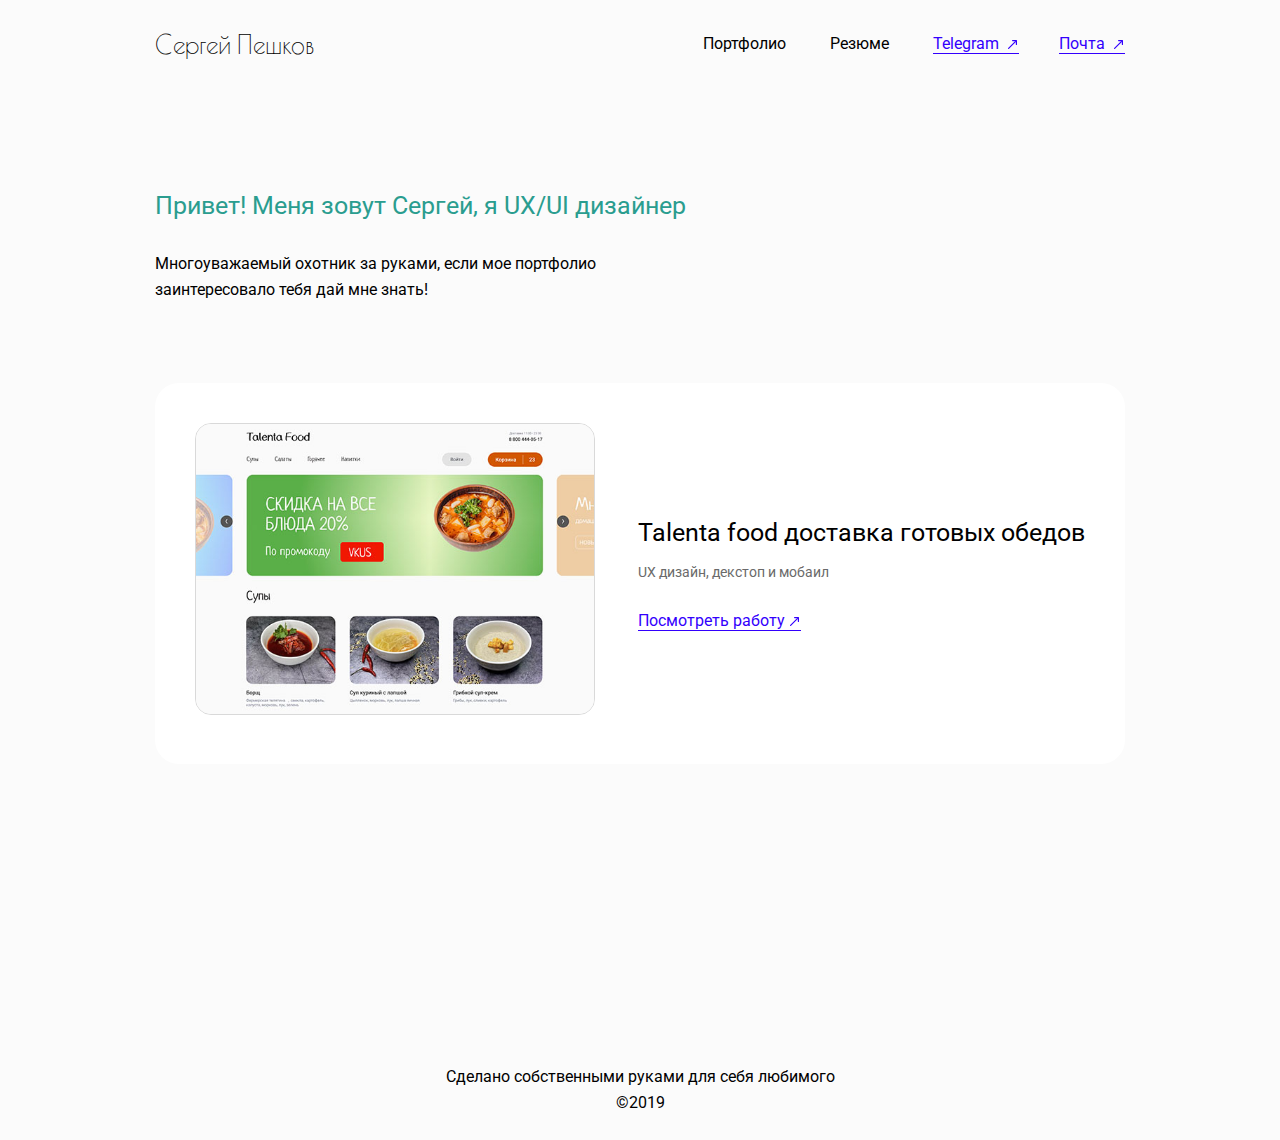
==== index.html @ 2dee52fd "version 1.0.2" ====
<!DOCTYPE html>
<html lang="en">
<head>
	<meta charset="UTF-8">
	<meta name="viewport" content="width=device-width, initial-scale=1.0">
	<title>Портфолио</title>
	


	<link rel="stylesheet" href="style.css">
	<link rel="preconnect" href="https://fonts.googleapis.com">
	<link rel="preconnect" href="https://fonts.gstatic.com" crossorigin>
	<link href="https://fonts.googleapis.com/css2?family=Poiret+One&family=Roboto:ital,wght@0,100;0,300;0,400;0,500;0,700;0,900;1,100;1,300;1,400;1,500;1,700;1,900&display=swap" rel="stylesheet">
</head>
<body>
	<header>
		<div class="container">
			<div class="row align-items-center justify-content-between">
				<div class="col">
					<a href="index.html" class="logo">Сергей Пешков</a>
				</div>
				<div class="col">
					<nav>
						<ul>
							<li><a href="index.html">Портфолио</a></li>
							<li><a href="https://hh.ru/resume/3b5835d1ff089001910039ed1f54515144505a">Резюме</a></li>
							<li><a href="https://t.me/xolvlox" class="out-link"><span>Telegram</span> <img src="img/arrow.svg" alt="arrow"></a></li><li><a href="mailto:n88dfull@gmail.com" class="out-link"><span>Почта</span> <img src="img/arrow.svg" alt="arrow"></a></li>
						</ul>
					</nav>
				</div>
			</div>
		</div>
	</header>
	<main>
		<div class="container">
			<div class="row">
				<div class="col-530">
					<h1 class="first-page-block__h1">Привет! Меня зовут Сергей, я UX/UI дизайнер</h1>
					<p>Многоуважаемый охотник за руками, если мое портфолио заинтересовало тебя дай мне знать!</p>
				</div>
			</div>
			<div class="first-page-block">
				<div class="row align-items-center justify-content-between">
					<div class="col">
						<a href="talentafood.html">
							<img src="img/talentafood-main.jpg" class="first-page-block__img" alt="talentafood">
						</a>
					</div>
					<div class="col">
						<h3>Talenta food доставка готовых обедов</h3>
						<p class="first-page-block__desc">UX дизайн, декстоп и мобаил</p>
						<!-- <p class="first-page-block__desc-what">UX дизайн, декстоп и мобаил</p> -->
						<a href="talentafood.html"  class="out-link"><span>Посмотреть работу</span><img src="img/arrow.svg" alt="arrow"></a>
					</div>
					
				</div>
			</div>
			
		</div>
	</main>
	<footer>
		<div class="container">
			<p>Сделано собственными руками для себя любимого</p>
			<p>©2019</p>
		</div>
	</footer>

	<script>document.write('<script src="http://' + (location.host || 'localhost').split(':')[0] + ':35729/livereload.js?snipver=1"></' + 'script>')</script>
</body>
</html>
---- style.css ----
*{
	margin: 0;
	padding: 0;
}

*, ::after, ::before {
    box-sizing: border-box;
}

body{
    position: relative;
	background-color: #FBFBFB;
	font-family: 'Roboto', sans-serif;
	font-size: 16px;
    line-height: 1.65;
}

li{
	list-style-type: none;
}

a{
	text-decoration: none;
	color: #000;
}

img{
	width: 100%;
}

.container{
	width: 100%;
	max-width: 970px;
	margin: auto;
}

.row{
	display: flex;
    flex-wrap: wrap;
}

.align-items-center{
	align-items: center;
}

.justify-content-between{
	justify-content: space-between;
}

.justify-content-center{
	justify-content: center;
}

.align-self-end{
	align-self: flex-end;
}

.col {
    width: auto;
}

header{
	margin-top: 24px;
}

.logo{
	font-family: 'Poiret One', cursive;
	font-size: 25px;
}

nav ul li{
	margin-right: 40px;
	display: inline-block;
}

nav ul li:nth-last-of-type(1){
	margin-right: 0;
}

.out-link{
	color: #3300FD;
	border-bottom: 1px solid #3300FD;
}

.out-link img{
	margin-left: 5px;
	max-width: 11px;
	transition: 0.3s;
}

.out-link:hover img{
	transform: rotate(45deg);
	transition: 0.3s;
}

main{
	margin-top: 120px;
	position: relative;
}

.col-530{
	max-width: 550px;
}

.first-page-block__h1{
	margin-bottom: 24px;
	font-size: 25px;
	font-weight: 400;
	color: #2A9D8F
}

.first-page-block{
	margin-top: 80px;
	padding: 40px;
	max-width: 970px;
	background-color: #fff;
	border-radius: 24px;
}

.first-page-block__img{
	max-width: 400px;
	border-radius: 16px;
	border: 1px solid #D9D9D9;
}

h3{
	margin-bottom: 8px;
	font-size: 25px;
	font-weight: 400;
}

.first-page-block__desc{
	margin-bottom: 24px;
	color: #6A6A6A;
	font-size: 14px;
}

.first-page-block__desc-what{
	margin-bottom: 40px;
}

footer{
	margin-top: 300px;
	margin-bottom: 24px;
	text-align: center;
}

.second-page{
	margin: auto;
	margin-top: 40px;
	max-width: 1920px;
}

.sec-page-block{
	padding: 40px 0;
	background-color: #FBF0E8;
}

.sec-page-block__h1{
	margin-bottom: 24px;
	font-size: 40px;
	font-weight: 400;
}

.sec-page-block__main-desc{
	margin-bottom: 24px;
	font-weight: 300;
}

.sec-page-block__main-desc span{
	margin-right: 10px;
	font-weight: 400;
}

.sec-page-block__main-img{
	margin-right: 10px;
	max-width: 420px;
	border-radius: 16px;
	border: 1px solid #D9D9D9;
}

.menu{
	position: fixed;
	right: 5%;
	top: 30%;
	z-index: 2;
	text-align: right;
}

.menu li a{
	margin-bottom: 10px;
	font-weight: 300;
}

.round-point{
	margin-right: 5px;
	width: 10px;
	height: 10px;
	border: 2px solid #000;
	border-radius: 10px;
	transition: 0.3s;
}

.menu li a:hover .round-point{
	background: #000;
	transition: 0.3s;
}

.sec-page-block__item{
	margin-top: 32px;
	padding: 32px;
	background-color: #fff;
	border-radius: 24px;
}

.sec-page-block__item p{
	margin-bottom: 16px;
}

.sec-page-block__h2{
	margin-top: 56px;
	font-size: 32px;
	font-weight: 400;
}

.sec-page-block__h3{
	font-size: 24px;
	font-weight: 400;
	color: #2A9D8F;
}


.sec-page-block__item-img {
	margin-top: 32px;
    color: #6A6A6A;
    font-size: 14px;
    line-height: 1.2
}

.col-450{
	max-width: 450px;
	text-align: center;
}

.col-191{
	margin-left: 50px;
	max-width: 191px;
	text-align: center;
}

.line-talenta{
	margin-top: 56px;
	height: 8px;
	width: 100%;
	background-color: #FBF0E8;
}

.sec-page-block__item-50{
	margin-top: 32px;
	padding: 32px;
	width: 41%;
	background-color: #fff;
	border-radius: 24px;
}

.sec-page-block__item-50 p{
	margin-bottom: 16px;
}

.sec-page-block__item-50 span{
	color: #6A6A6A;
}

.col-451{
	margin-top: 30px;
    color: #6A6A6A;
    font-size: 14px;
    line-height: 1.2;
	max-width: 420px;
	text-align: center;
	border-radius: 16px;
}

.col-291{
    color: #6A6A6A;
    font-size: 14px;
    line-height: 1.2;
	max-width: 291px;
	text-align: center;
}

.left-margin50{
	margin-left: 30px;
}

.col-291 img, .col-451 img{
	border-radius: 16px;
	border: 1px solid #D9D9D9;
}

.wrapper{
	position: relative;
	width: 100%;
	max-width: 1920px
}

.top136{
	margin-top: 136px;
}

.another-job{
	margin-top: 48px;
	text-align: center;
	font-size: 14px;
	color: #6A6A6A;
}

.another-job__img{
	max-width: 300px;
    border-radius: 16px;
    border: 1px solid #D9D9D9;
}

@media only screen and (max-width: 1055px) {
.container{
	padding: 0 15px;
	max-width: 770px;
}

.first-page-block{
	margin-top: 60px;
	padding: 20px;
}

main{
	margin-top: 60px;
}

h3 {
    font-size: 22px;
    line-height: 1.2;
}

nav ul li{
	margin-right: 20px;
}

.menu{
	display: none;
}

.sec-page-block{
	padding: 20px 0;
}

.sec-page-block__h1{
	margin-bottom: 14px;
	font-size: 32px;
}

.sec-page-block__main-desc{
	margin-bottom: 14px;
}

.sec-page-block__main-img{
	margin-top: 20px;
	margin-right: 0;
}

.sec-page-block__item{
	margin-top: 10px;
	padding: 10px;
	border-radius: 16px;
}

.col-191{
	margin-top: 30px;
	margin-left: 0;
}

.sec-page-block__item-50{
	margin-top: 16px;
	padding: 16px;
	width: 100%;
	border-radius: 16px;
}

.left-margin50 {
    margin-left: 0;
}

.bottom30{
	margin-bottom: 30px;
}
}
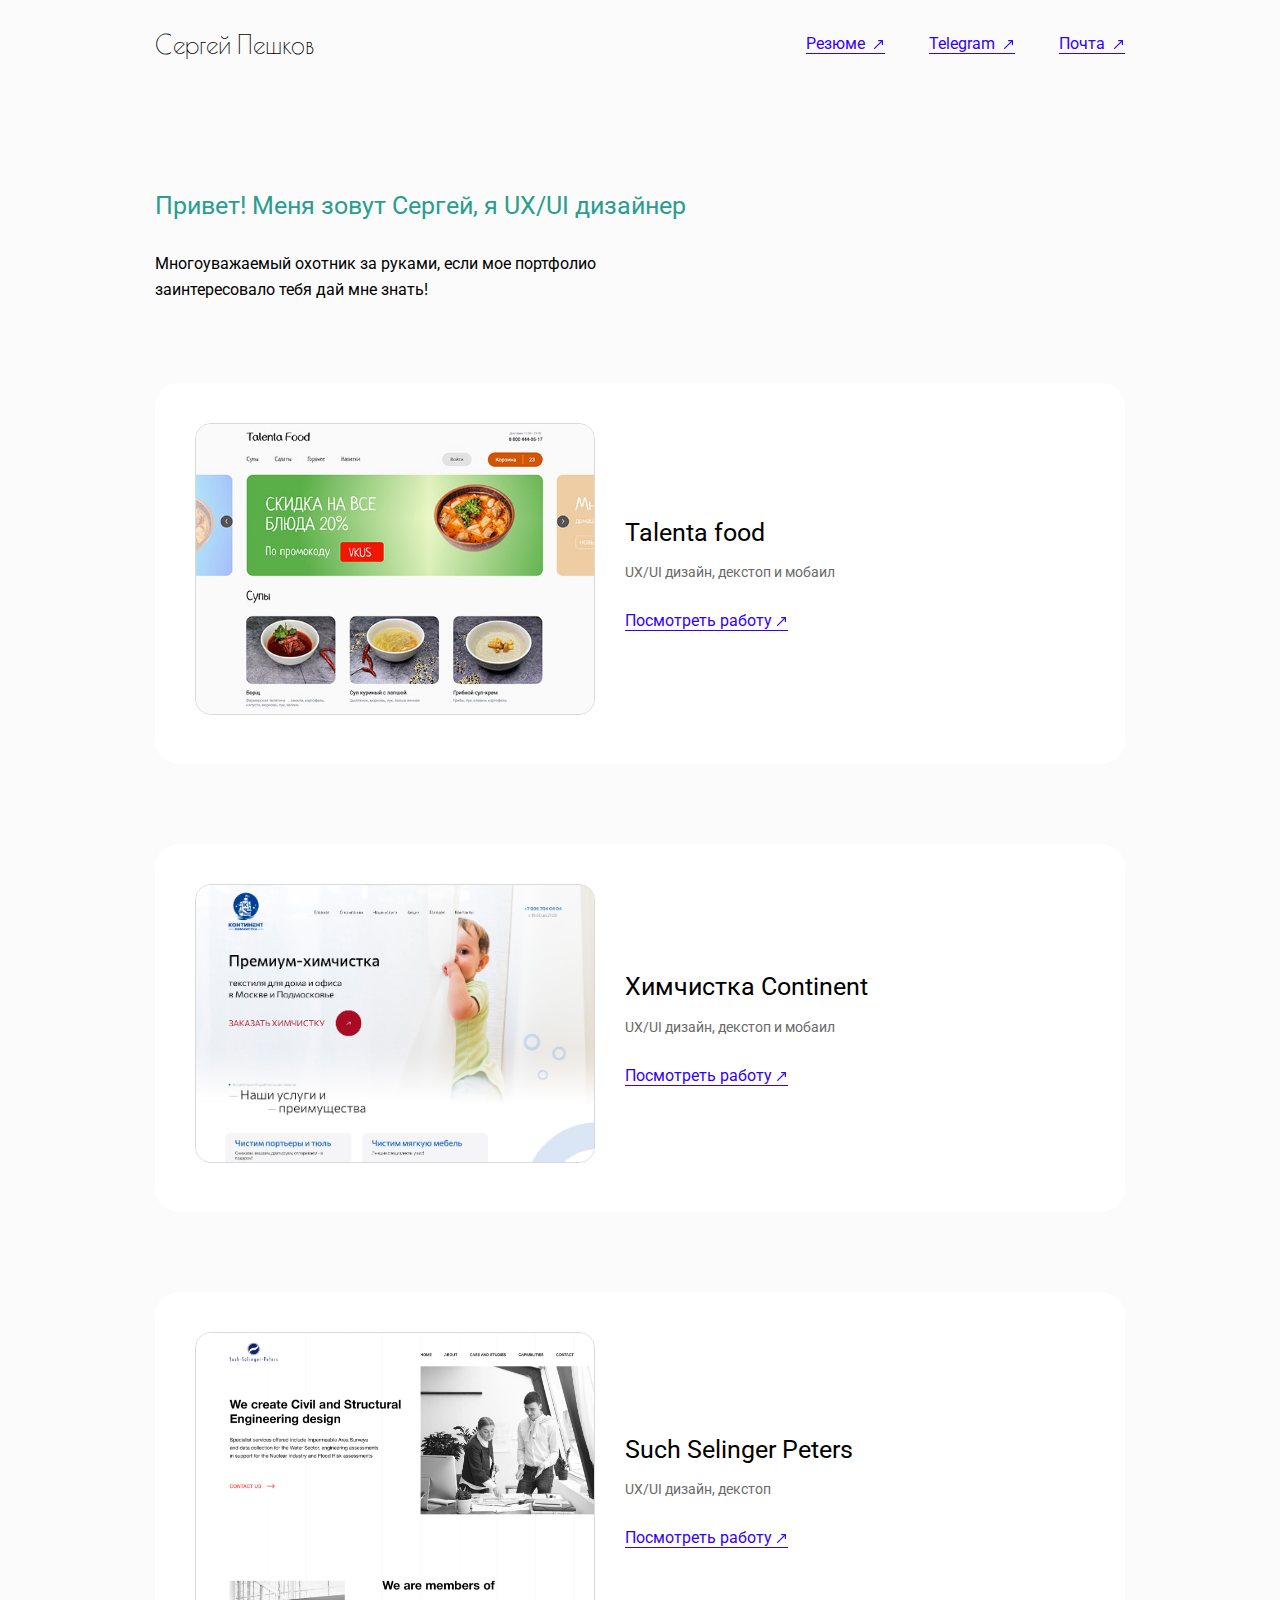
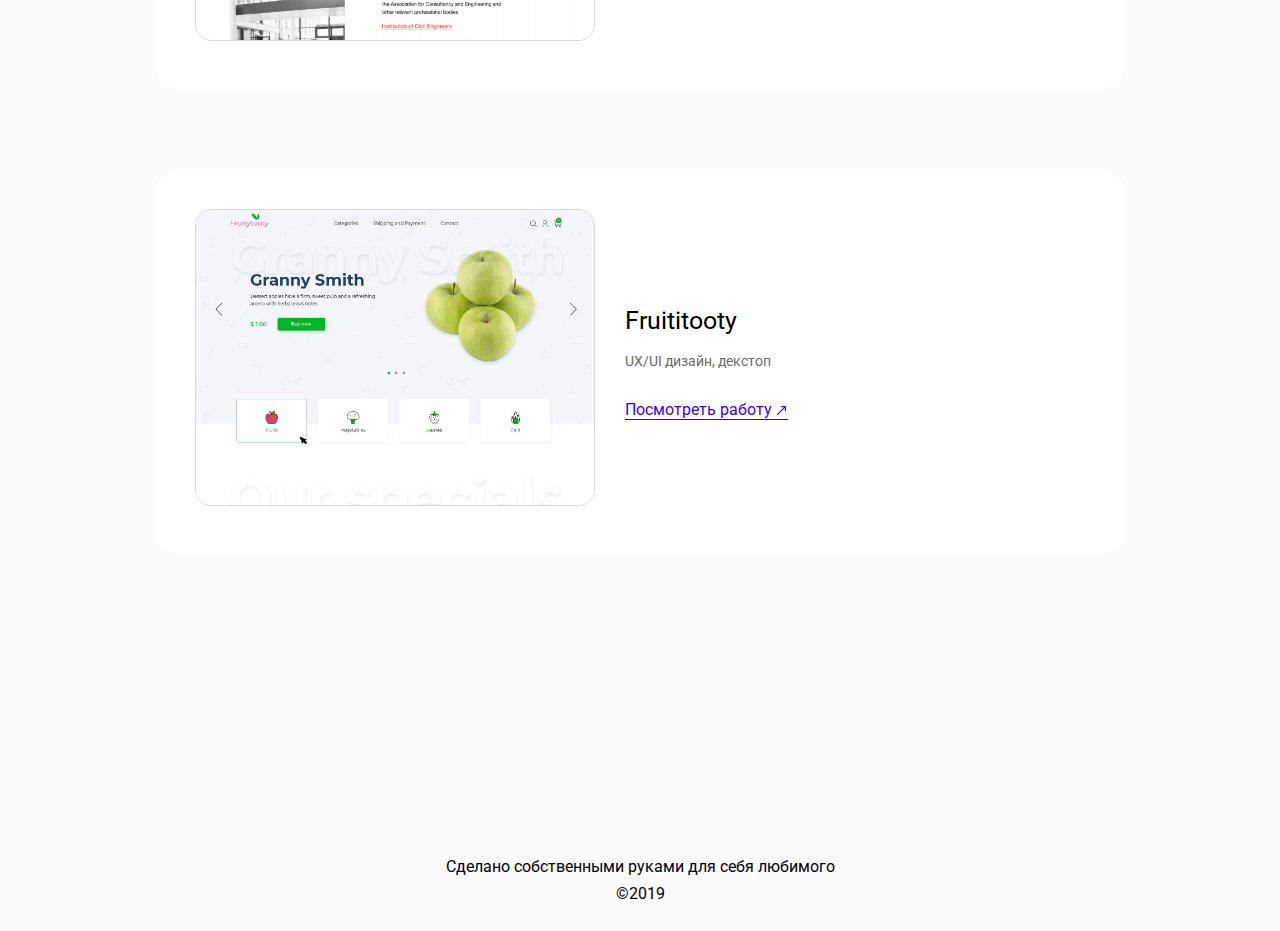
==== commit 3d242d01: "version 1.0.3" ====
--- a/index.html
+++ b/index.html
@@ -4,13 +4,12 @@
 	<meta charset="UTF-8">
 	<meta name="viewport" content="width=device-width, initial-scale=1.0">
 	<title>Портфолио</title>
-	
-
-
 	<link rel="stylesheet" href="style.css">
 	<link rel="preconnect" href="https://fonts.googleapis.com">
 	<link rel="preconnect" href="https://fonts.gstatic.com" crossorigin>
 	<link href="https://fonts.googleapis.com/css2?family=Poiret+One&family=Roboto:ital,wght@0,100;0,300;0,400;0,500;0,700;0,900;1,100;1,300;1,400;1,500;1,700;1,900&display=swap" rel="stylesheet">
+	<link type="image/x-icon" href="favicon.ico" rel="shortcut icon">
+	<link type="Image/x-icon" href="favicon.ico" rel="icon">
 </head>
 <body>
 	<header>
@@ -22,9 +21,15 @@
 				<div class="col">
 					<nav>
 						<ul>
-							<li><a href="index.html">Портфолио</a></li>
-							<li><a href="https://hh.ru/resume/3b5835d1ff089001910039ed1f54515144505a">Резюме</a></li>
-							<li><a href="https://t.me/xolvlox" class="out-link"><span>Telegram</span> <img src="img/arrow.svg" alt="arrow"></a></li><li><a href="mailto:n88dfull@gmail.com" class="out-link"><span>Почта</span> <img src="img/arrow.svg" alt="arrow"></a></li>
+							<li>
+								<a href="https://hh.ru/resume/3b5835d1ff089001910039ed1f54515144505a" class="out-link"><span>Резюме</span> <img src="img/arrow.svg" alt="arrow"></a>
+							</li>
+							<li>
+								<a href="https://t.me/xolvlox" class="out-link"><span>Telegram</span> <img src="img/arrow.svg" alt="arrow"></a>
+							</li>
+							<li>
+								<a href="mailto:n88dfull@gmail.com" class="out-link"><span>Почта</span> <img src="img/arrow.svg" alt="arrow"></a>
+							</li>
 						</ul>
 					</nav>
 				</div>
@@ -40,22 +45,69 @@
 				</div>
 			</div>
 			<div class="first-page-block">
-				<div class="row align-items-center justify-content-between">
-					<div class="col">
+				<div class="row align-items-center">
+					<div class="col ">
 						<a href="talentafood.html">
 							<img src="img/talentafood-main.jpg" class="first-page-block__img" alt="talentafood">
 						</a>
 					</div>
-					<div class="col">
-						<h3>Talenta food доставка готовых обедов</h3>
-						<p class="first-page-block__desc">UX дизайн, декстоп и мобаил</p>
+					<div class="col left30">
+						<h3>Talenta food</h3>
+						<p class="first-page-block__desc">UX/UI дизайн, декстоп и мобаил</p>
 						<!-- <p class="first-page-block__desc-what">UX дизайн, декстоп и мобаил</p> -->
 						<a href="talentafood.html"  class="out-link"><span>Посмотреть работу</span><img src="img/arrow.svg" alt="arrow"></a>
 					</div>
 					
 				</div>
 			</div>
-			
+			<div class="first-page-block">
+				<div class="row align-items-center">
+					<div class="col">
+						<a href="drycleaningcontinent.html">
+							<img src="img/drycleaningcontinent/main-img.jpg" class="first-page-block__img" alt="talentafood">
+						</a>
+					</div>
+					<div class="col left30">
+						<h3>Химчистка Continent</h3>
+						<p class="first-page-block__desc">UX/UI дизайн, декстоп и мобаил</p>
+						<!-- <p class="first-page-block__desc-what">UX дизайн, декстоп и мобаил</p> -->
+						<a href="drycleaningcontinent.html"  class="out-link"><span>Посмотреть работу</span><img src="img/arrow.svg" alt="arrow"></a>
+					</div>
+					
+				</div>
+			</div>
+			<div class="first-page-block">
+				<div class="row align-items-center">
+					<div class="col">
+						<a href="drycleaningcontinent.html">
+							<img src="img/suchsalengerpeters/Слой 1.png" class="first-page-block__img" alt="talentafood">
+						</a>
+					</div>
+					<div class="col left30">
+						<h3>Such Selinger Peters</h3>
+						<p class="first-page-block__desc">UX/UI дизайн, декстоп</p>
+						<!-- <p class="first-page-block__desc-what">UX дизайн, декстоп и мобаил</p> -->
+						<a href="drycleaningcontinent.html"  class="out-link"><span>Посмотреть работу</span><img src="img/arrow.svg" alt="arrow"></a>
+					</div>
+					
+				</div>
+			</div>
+			<div class="first-page-block">
+				<div class="row align-items-center">
+					<div class="col">
+						<a href="drycleaningcontinent.html">
+							<img src="img/fruititooty/Слой 11.png" class="first-page-block__img" alt="talentafood">
+						</a>
+					</div>
+					<div class="col left30">
+						<h3>Fruititooty</h3>
+						<p class="first-page-block__desc">UX/UI дизайн, декстоп</p>
+						<!-- <p class="first-page-block__desc-what">UX дизайн, декстоп и мобаил</p> -->
+						<a href="drycleaningcontinent.html"  class="out-link"><span>Посмотреть работу</span><img src="img/arrow.svg" alt="arrow"></a>
+					</div>
+					
+				</div>
+			</div>
 		</div>
 	</main>
 	<footer>
--- a/style.css
+++ b/style.css
@@ -59,6 +59,10 @@
     width: auto;
 }
 
+.left30{
+	margin-left: 30px;
+}
+
 header{
 	margin-top: 24px;
 }
@@ -154,6 +158,11 @@
 .sec-page-block{
 	padding: 40px 0;
 	background-color: #FBF0E8;
+}
+
+.fird-page-block{
+	padding: 40px 0;
+	background-color: #E2F2FE;
 }
 
 .sec-page-block__h1{
@@ -255,6 +264,13 @@
 	background-color: #FBF0E8;
 }
 
+.line-continer{
+	margin-top: 56px;
+	height: 8px;
+	width: 100%;
+	background-color: #E2F2FE;
+}
+
 .sec-page-block__item-50{
 	margin-top: 32px;
 	padding: 32px;
@@ -392,4 +408,12 @@
 .bottom30{
 	margin-bottom: 30px;
 }
+
+.left30{
+	margin-left: 0;
+}
+
+.first-page-block__desc{
+	margin-bottom: 0px;
+}
 }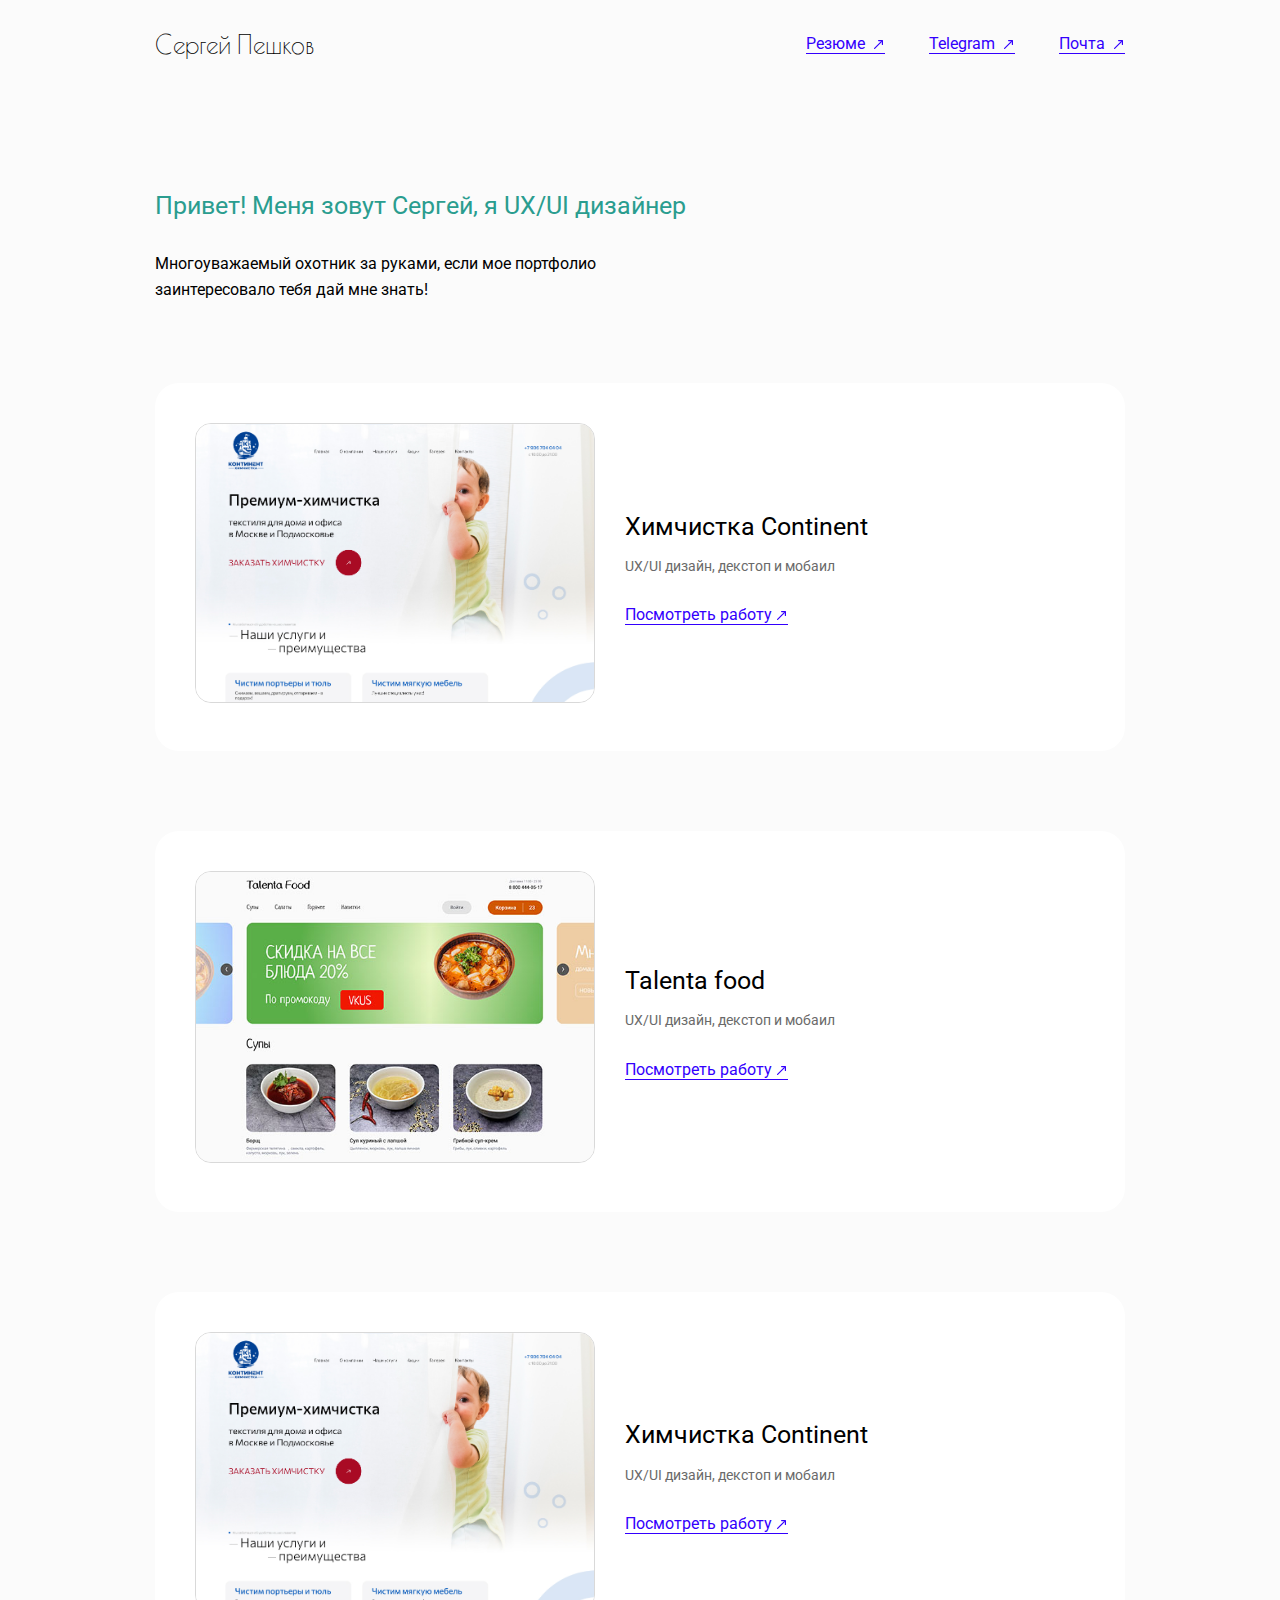
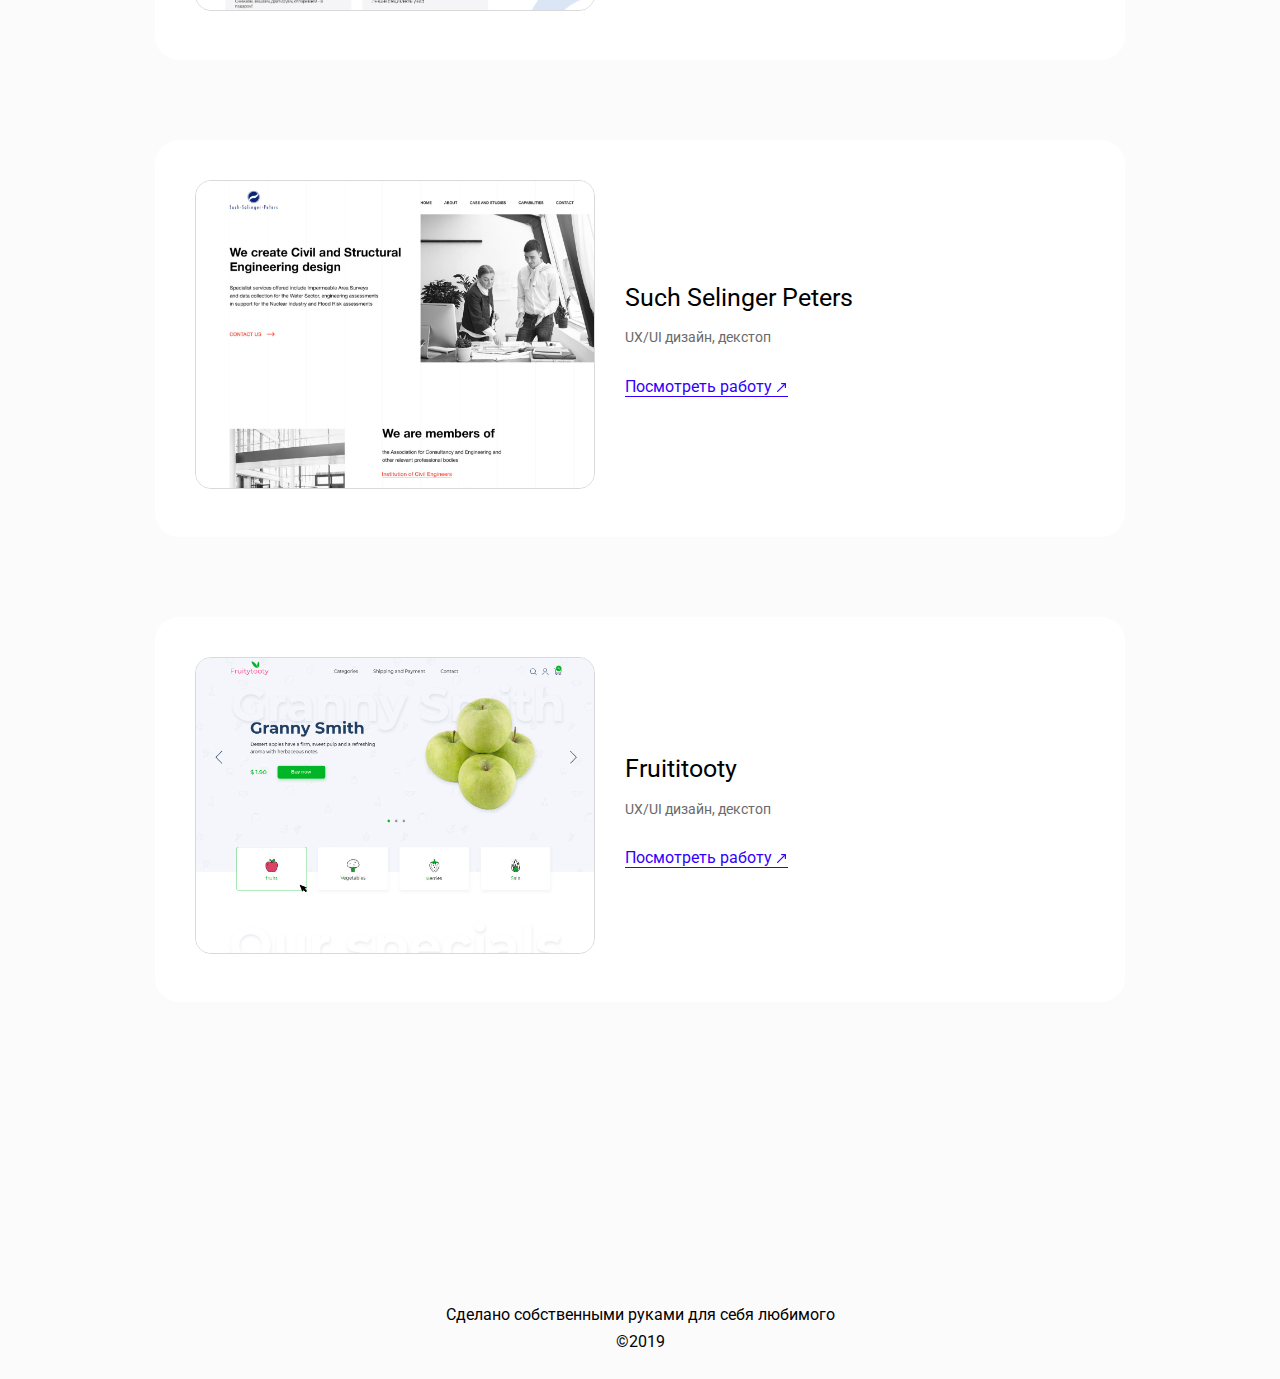
==== commit 39b876a6: "version 1.1.2" ====
--- a/index.html
+++ b/index.html
@@ -46,6 +46,22 @@
 			</div>
 			<div class="first-page-block">
 				<div class="row align-items-center">
+					<div class="col">
+						<a href="drycleaningcontinent.html">
+							<img src="img/drycleaningcontinent/main-img.jpg" class="first-page-block__img" alt="talentafood">
+						</a>
+					</div>
+					<div class="col left30">
+						<h3>Химчистка Continent</h3>
+						<p class="first-page-block__desc">UX/UI дизайн, декстоп и мобаил</p>
+						<!-- <p class="first-page-block__desc-what">UX дизайн, декстоп и мобаил</p> -->
+						<a href="drycleaningcontinent.html"  class="out-link"><span>Посмотреть работу</span><img src="img/arrow.svg" alt="arrow"></a>
+					</div>
+					
+				</div>
+			</div>
+			<div class="first-page-block">
+				<div class="row align-items-center">
 					<div class="col ">
 						<a href="talentafood.html">
 							<img src="img/talentafood-main.jpg" class="first-page-block__img" alt="talentafood">
@@ -79,7 +95,7 @@
 			<div class="first-page-block">
 				<div class="row align-items-center">
 					<div class="col">
-						<a href="drycleaningcontinent.html">
+						<a href="SuchSelingerPeters.html">
 							<img src="img/suchsalengerpeters/Слой 1.png" class="first-page-block__img" alt="talentafood">
 						</a>
 					</div>
@@ -87,7 +103,7 @@
 						<h3>Such Selinger Peters</h3>
 						<p class="first-page-block__desc">UX/UI дизайн, декстоп</p>
 						<!-- <p class="first-page-block__desc-what">UX дизайн, декстоп и мобаил</p> -->
-						<a href="drycleaningcontinent.html"  class="out-link"><span>Посмотреть работу</span><img src="img/arrow.svg" alt="arrow"></a>
+						<a href="SuchSelingerPeters.html"  class="out-link"><span>Посмотреть работу</span><img src="img/arrow.svg" alt="arrow"></a>
 					</div>
 					
 				</div>
@@ -95,7 +111,7 @@
 			<div class="first-page-block">
 				<div class="row align-items-center">
 					<div class="col">
-						<a href="drycleaningcontinent.html">
+						<a href="friutytooty.html">
 							<img src="img/fruititooty/Слой 11.png" class="first-page-block__img" alt="talentafood">
 						</a>
 					</div>
@@ -103,7 +119,7 @@
 						<h3>Fruititooty</h3>
 						<p class="first-page-block__desc">UX/UI дизайн, декстоп</p>
 						<!-- <p class="first-page-block__desc-what">UX дизайн, декстоп и мобаил</p> -->
-						<a href="drycleaningcontinent.html"  class="out-link"><span>Посмотреть работу</span><img src="img/arrow.svg" alt="arrow"></a>
+						<a href="friutytooty.html"  class="out-link"><span>Посмотреть работу</span><img src="img/arrow.svg" alt="arrow"></a>
 					</div>
 					
 				</div>
--- a/style.css
+++ b/style.css
@@ -166,7 +166,6 @@
 }
 
 .sec-page-block__h1{
-	margin-bottom: 24px;
 	font-size: 40px;
 	font-weight: 400;
 }
@@ -274,7 +273,7 @@
 .sec-page-block__item-50{
 	margin-top: 32px;
 	padding: 32px;
-	width: 41%;
+	width: 48%;
 	background-color: #fff;
 	border-radius: 24px;
 }
@@ -337,6 +336,30 @@
     border: 1px solid #D9D9D9;
 }
 
+.fird-page-fruititooty{
+	padding: 40px 0;
+	background-color: #d0ffdf;
+}
+
+.fird-page-selinger{
+	padding: 40px 0;
+	background-color: #fff;
+}
+
+.line-continer2{
+	margin-top: 56px;
+	height: 8px;
+	width: 100%;
+	background-color: #fff;
+}
+
+.line-continer3{
+	margin-top: 56px;
+	height: 8px;
+	width: 100%;
+	background-color: #d0ffdf;
+}
+
 @media only screen and (max-width: 1055px) {
 .container{
 	padding: 0 15px;
@@ -365,7 +388,7 @@
 	display: none;
 }
 
-.sec-page-block{
+.sec-page-block, .fird-page-block, .fird-page-selinger, .fird-page-fruititooty{
 	padding: 20px 0;
 }
 
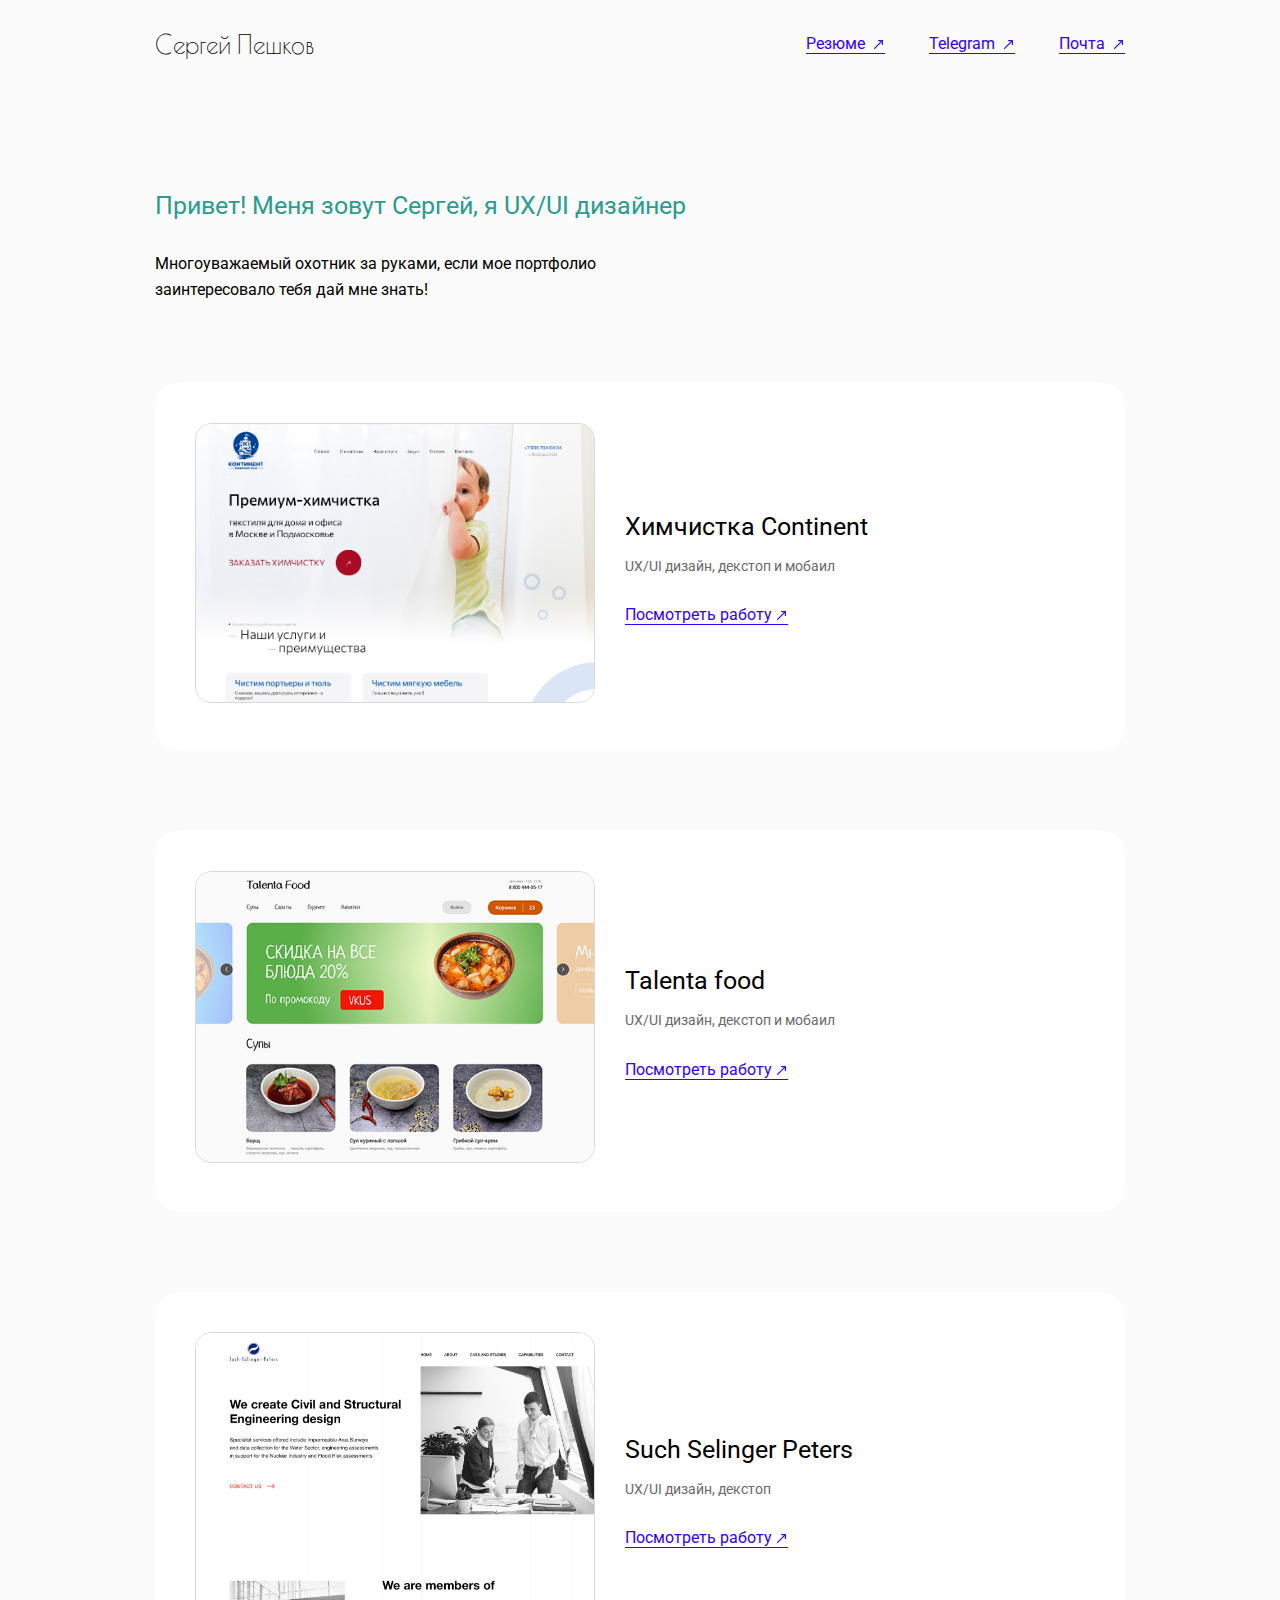
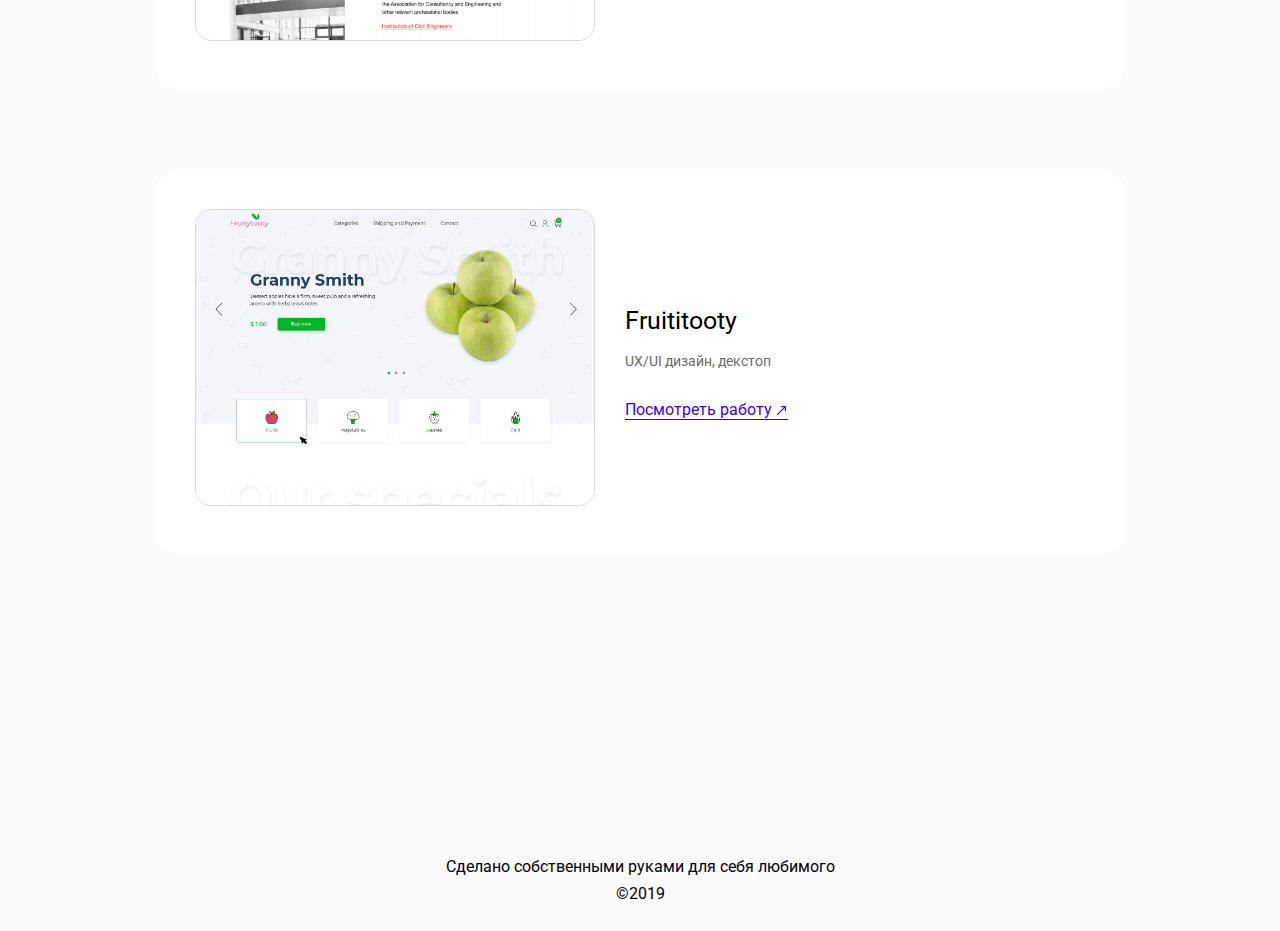
==== commit 5464cba9: "version 1.1.3" ====
--- a/index.html
+++ b/index.html
@@ -76,22 +76,7 @@
 					
 				</div>
 			</div>
-			<div class="first-page-block">
-				<div class="row align-items-center">
-					<div class="col">
-						<a href="drycleaningcontinent.html">
-							<img src="img/drycleaningcontinent/main-img.jpg" class="first-page-block__img" alt="talentafood">
-						</a>
-					</div>
-					<div class="col left30">
-						<h3>Химчистка Continent</h3>
-						<p class="first-page-block__desc">UX/UI дизайн, декстоп и мобаил</p>
-						<!-- <p class="first-page-block__desc-what">UX дизайн, декстоп и мобаил</p> -->
-						<a href="drycleaningcontinent.html"  class="out-link"><span>Посмотреть работу</span><img src="img/arrow.svg" alt="arrow"></a>
-					</div>
-					
-				</div>
-			</div>
+
 			<div class="first-page-block">
 				<div class="row align-items-center">
 					<div class="col">
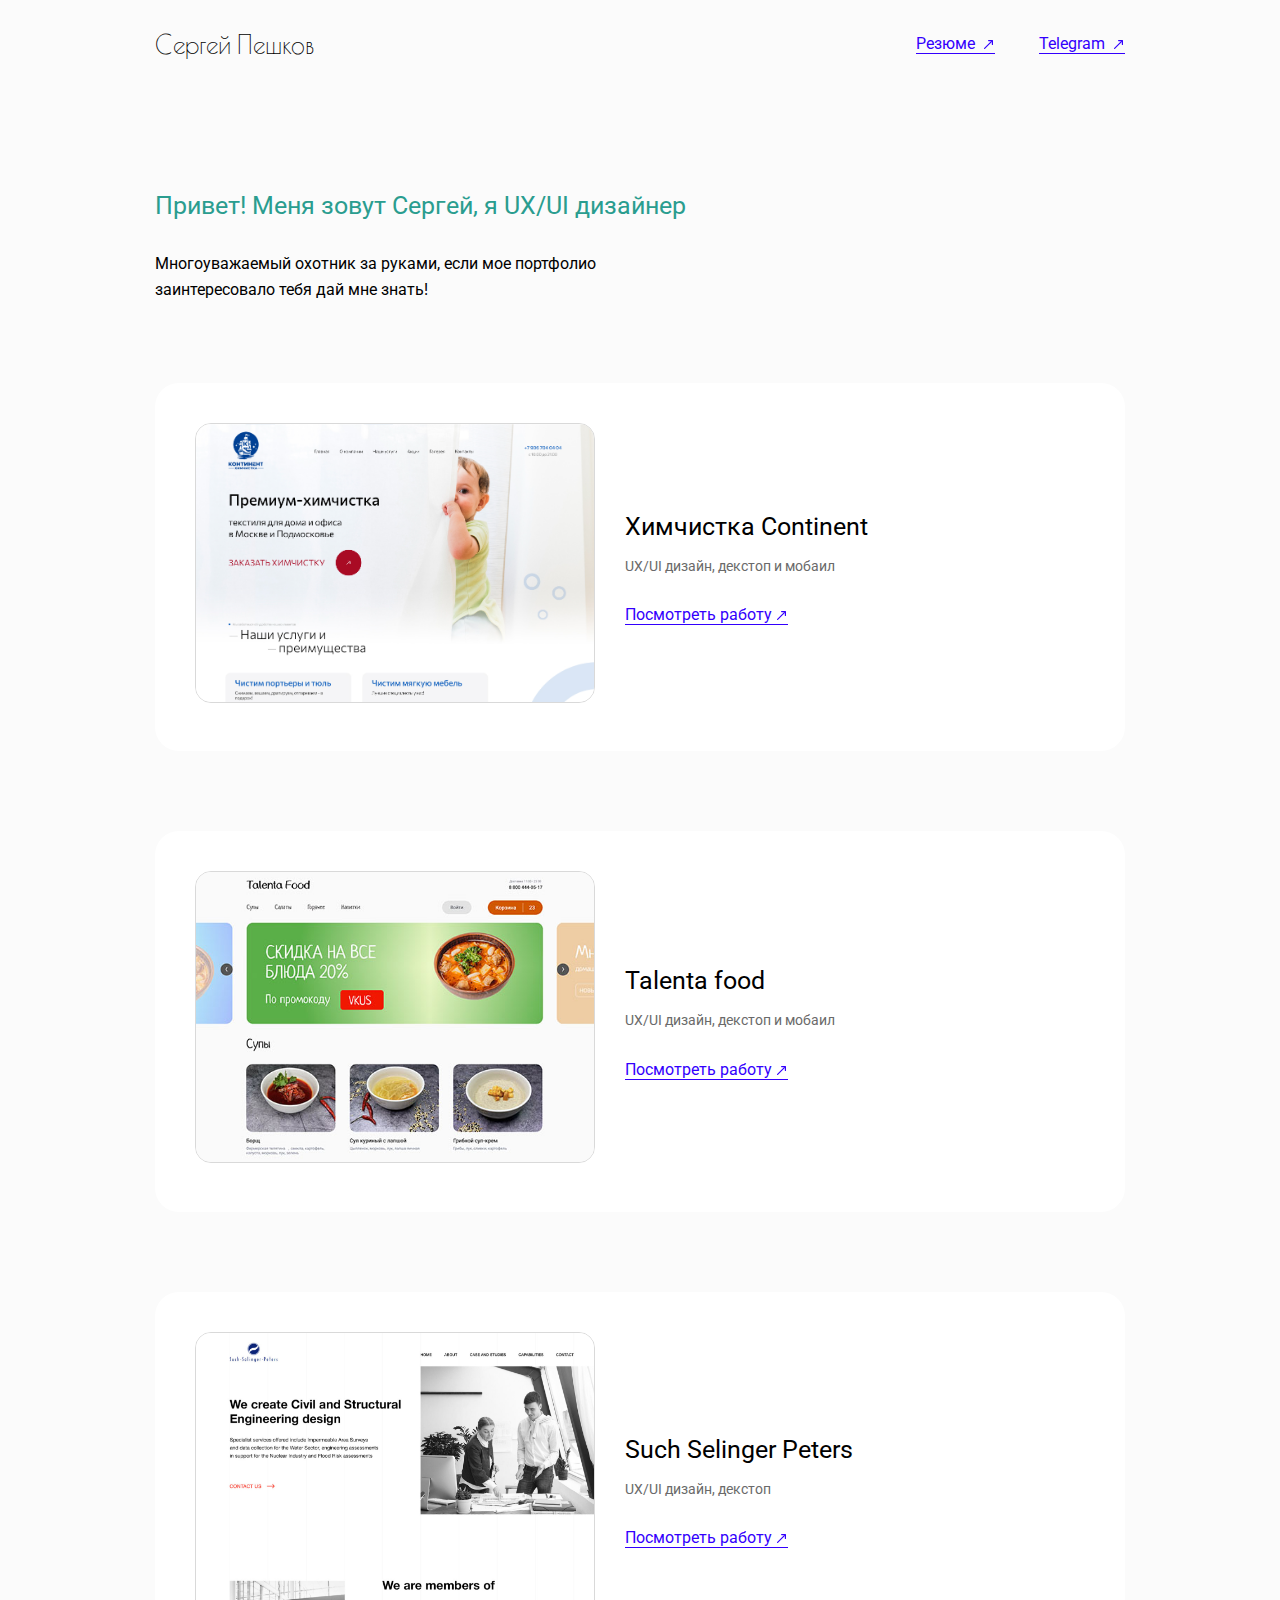
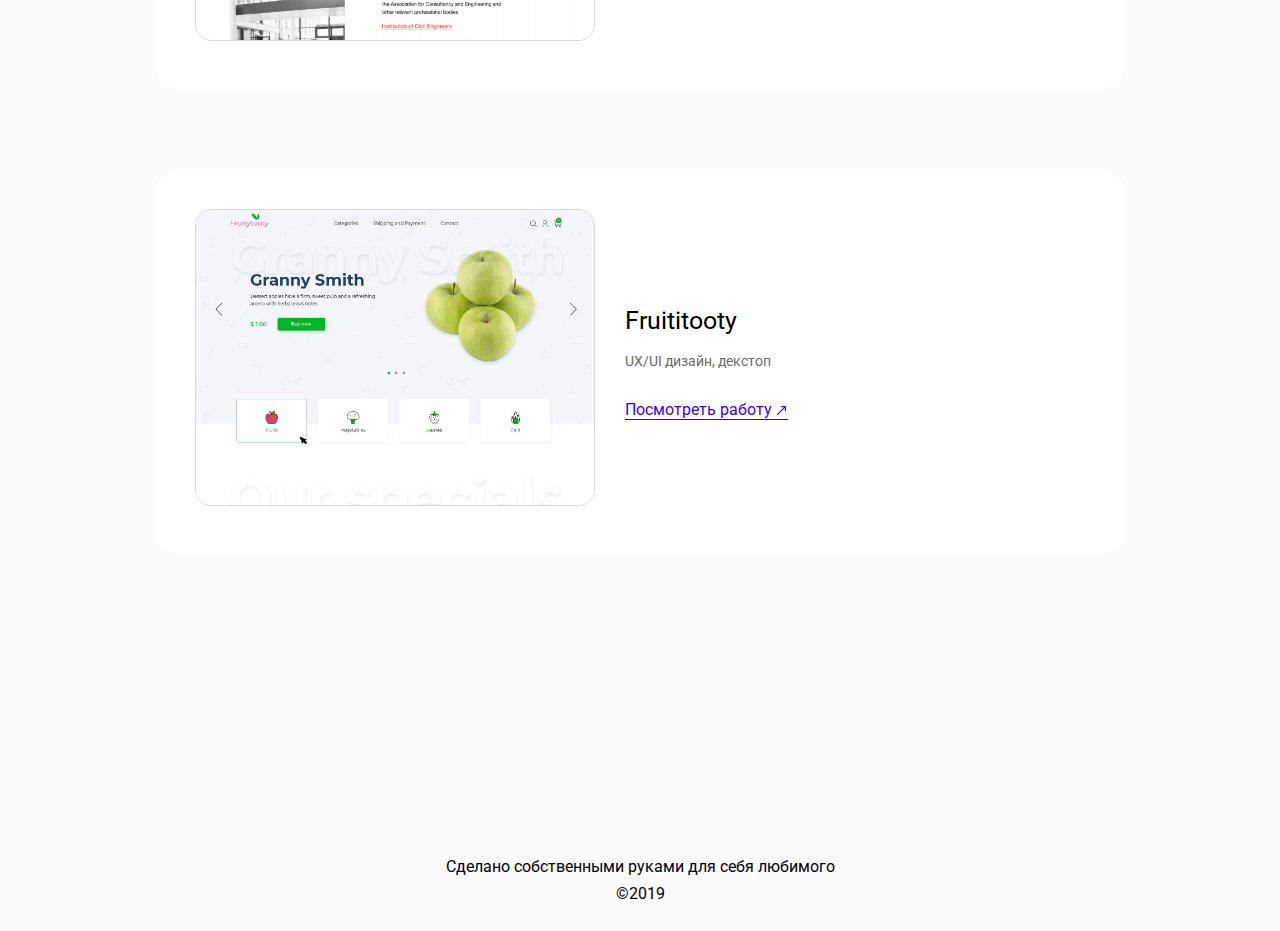
==== commit 4aae9f5a: "version 1.1.4" ====
--- a/index.html
+++ b/index.html
@@ -26,9 +26,6 @@
 							</li>
 							<li>
 								<a href="https://t.me/xolvlox" class="out-link"><span>Telegram</span> <img src="img/arrow.svg" alt="arrow"></a>
-							</li>
-							<li>
-								<a href="mailto:n88dfull@gmail.com" class="out-link"><span>Почта</span> <img src="img/arrow.svg" alt="arrow"></a>
 							</li>
 						</ul>
 					</nav>
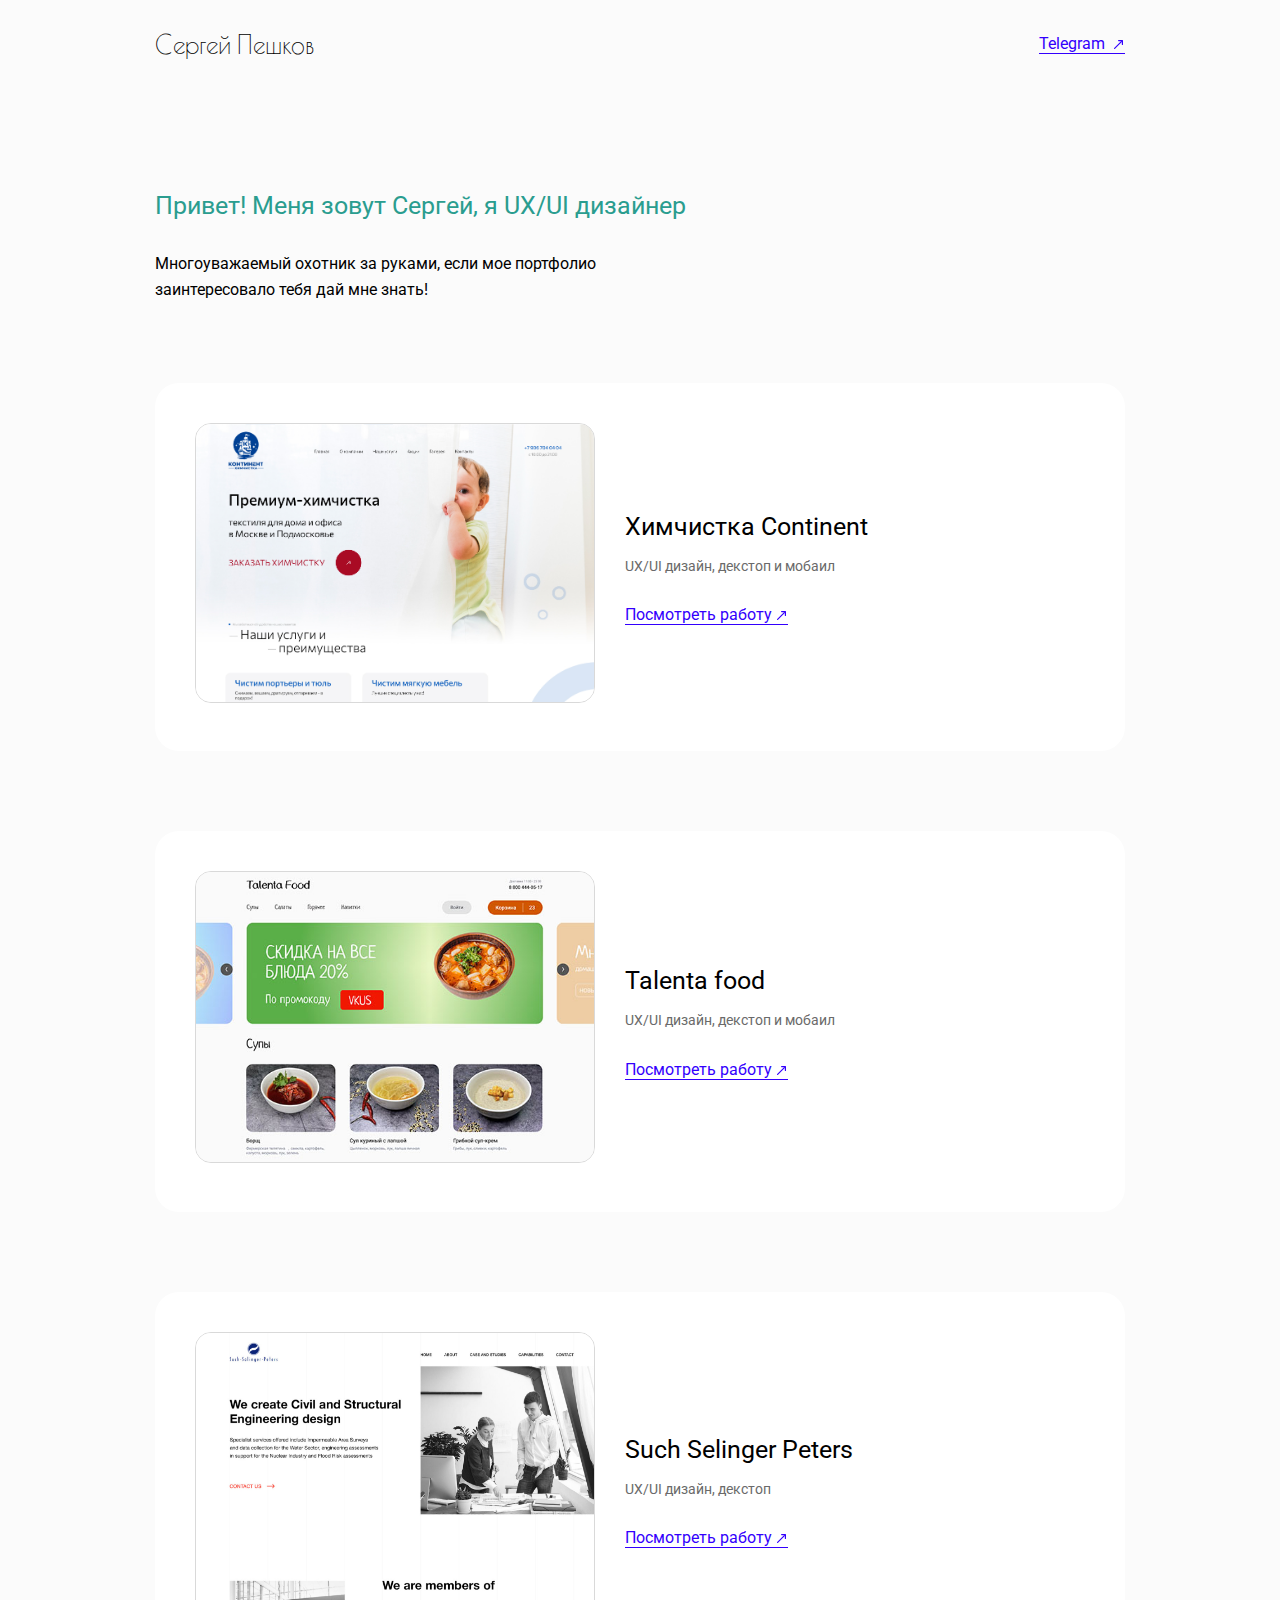
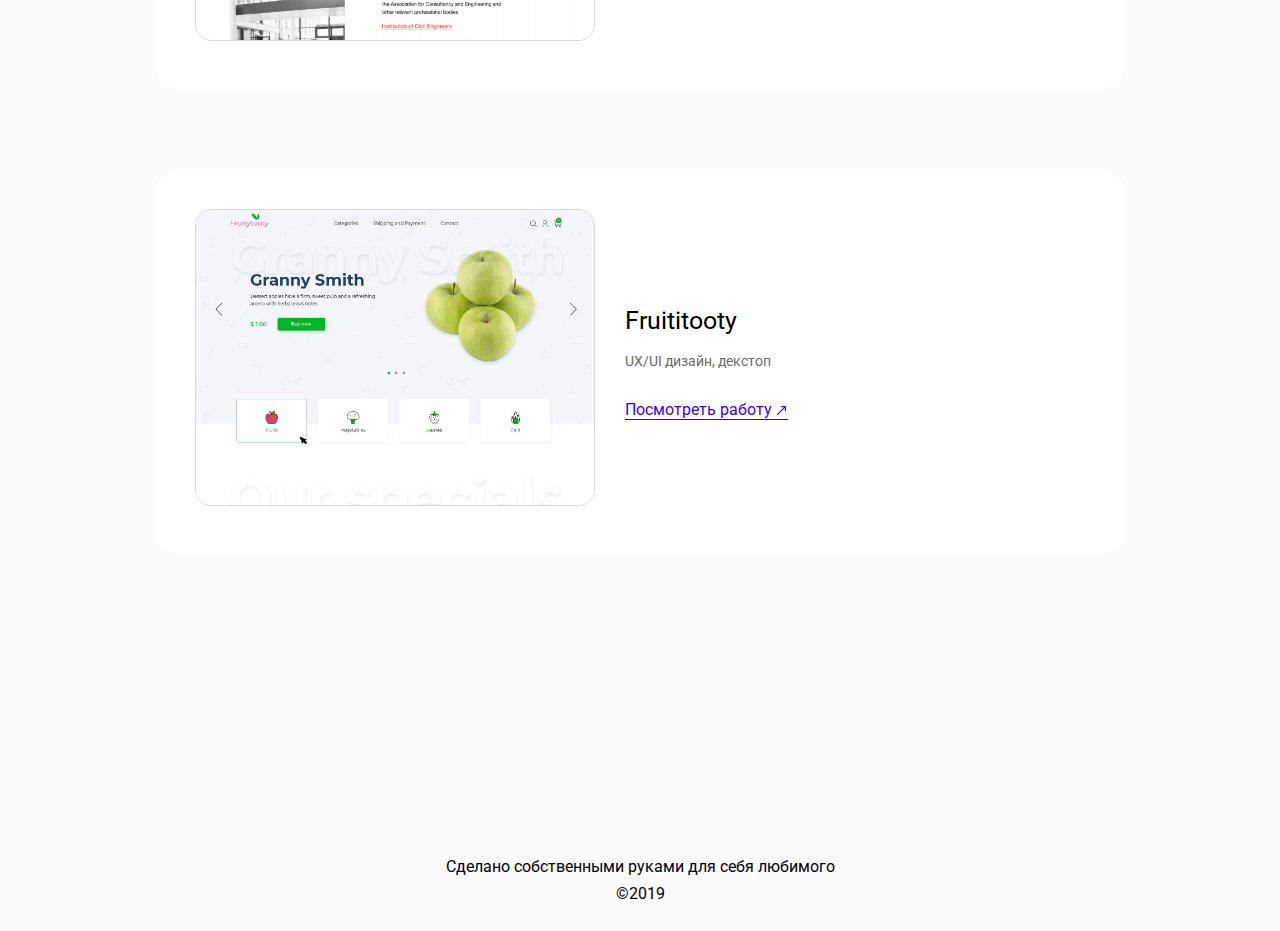
==== commit f31ded30: "version 1.1.5" ====
--- a/index.html
+++ b/index.html
@@ -21,9 +21,6 @@
 				<div class="col">
 					<nav>
 						<ul>
-							<li>
-								<a href="https://hh.ru/resume/3b5835d1ff089001910039ed1f54515144505a" class="out-link"><span>Резюме</span> <img src="img/arrow.svg" alt="arrow"></a>
-							</li>
 							<li>
 								<a href="https://t.me/xolvlox" class="out-link"><span>Telegram</span> <img src="img/arrow.svg" alt="arrow"></a>
 							</li>
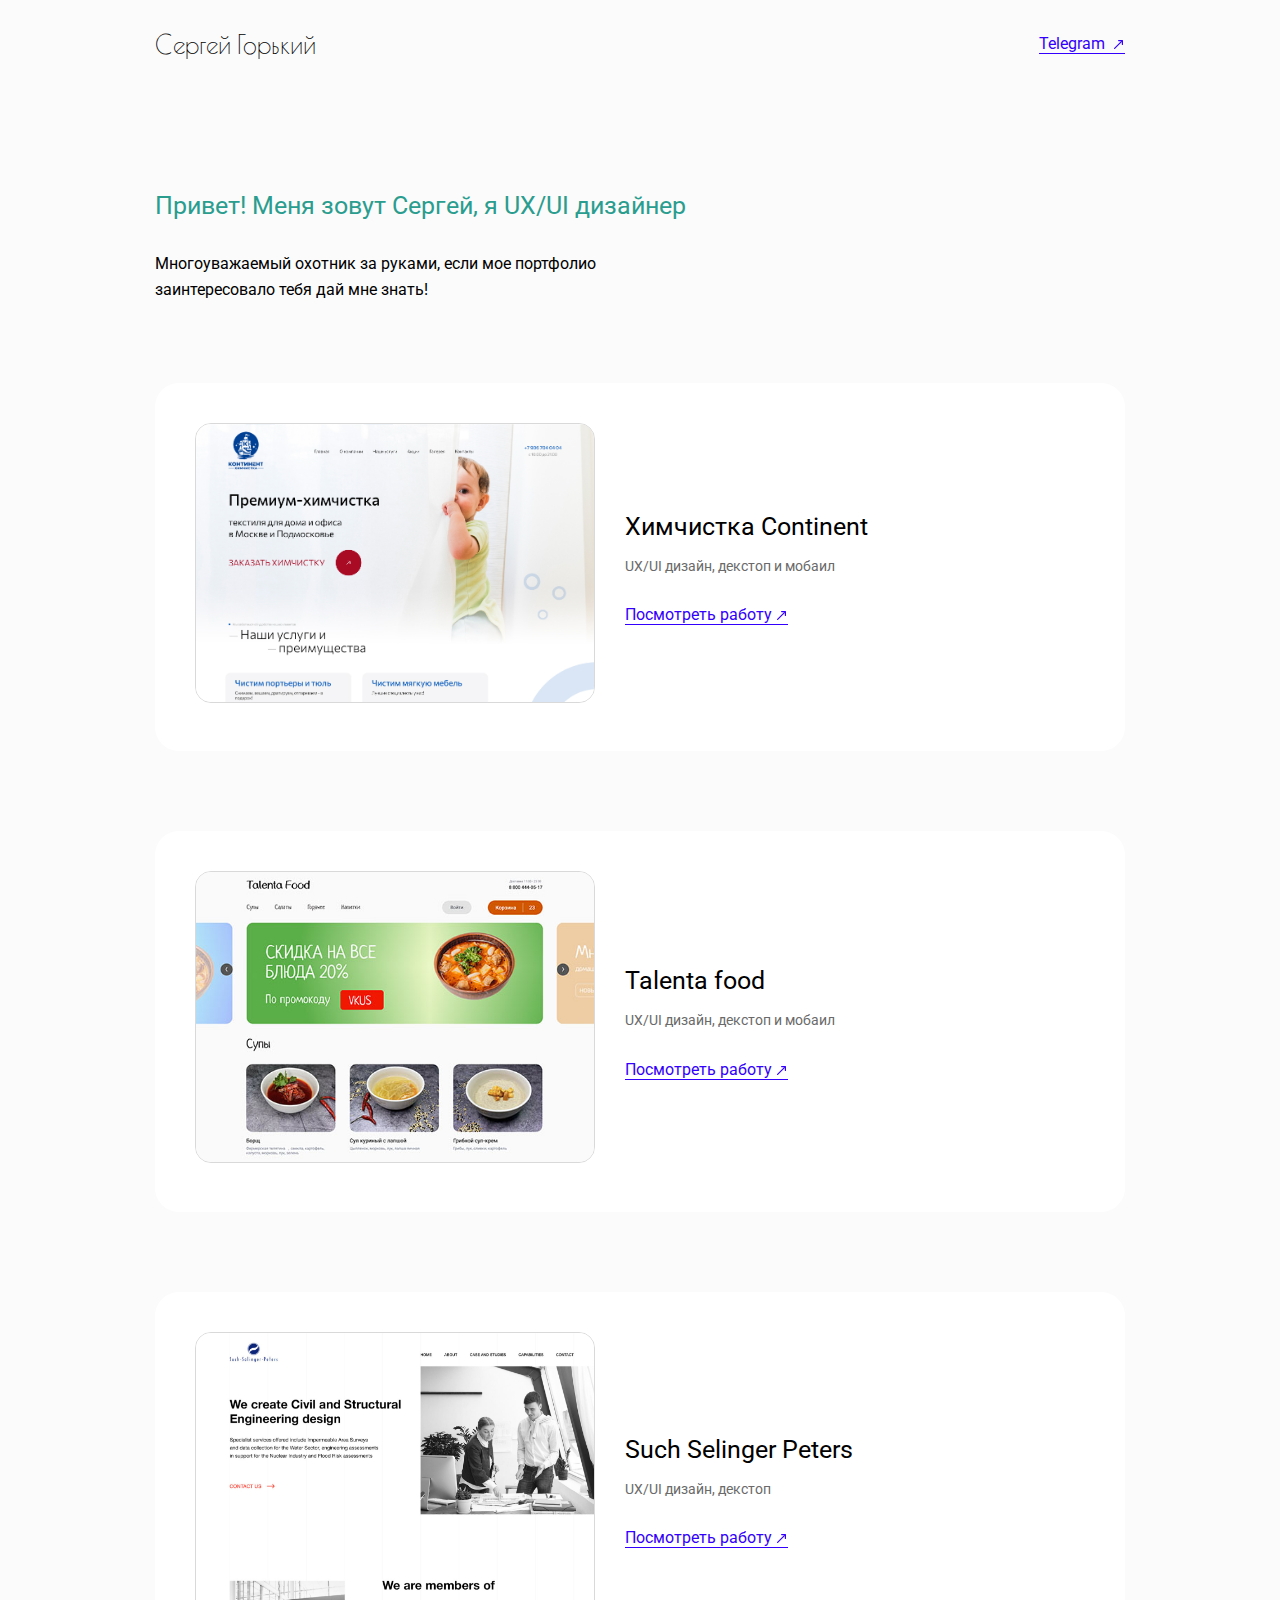
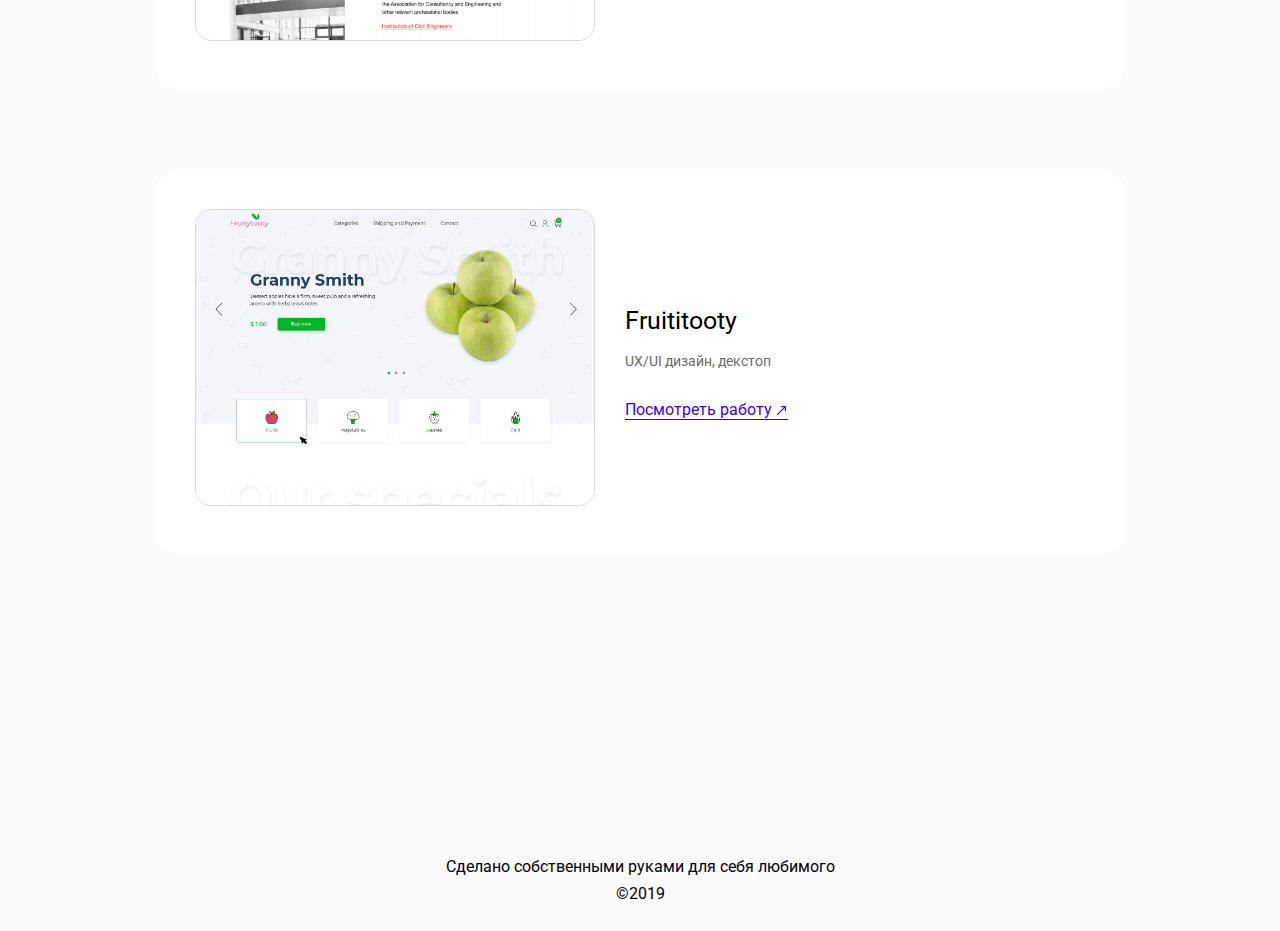
==== commit 59973c91: "version 1.1.6" ====
--- a/index.html
+++ b/index.html
@@ -16,7 +16,7 @@
 		<div class="container">
 			<div class="row align-items-center justify-content-between">
 				<div class="col">
-					<a href="index.html" class="logo">Сергей Пешков</a>
+					<a href="index.html" class="logo">Сергей Горький</a>
 				</div>
 				<div class="col">
 					<nav>
